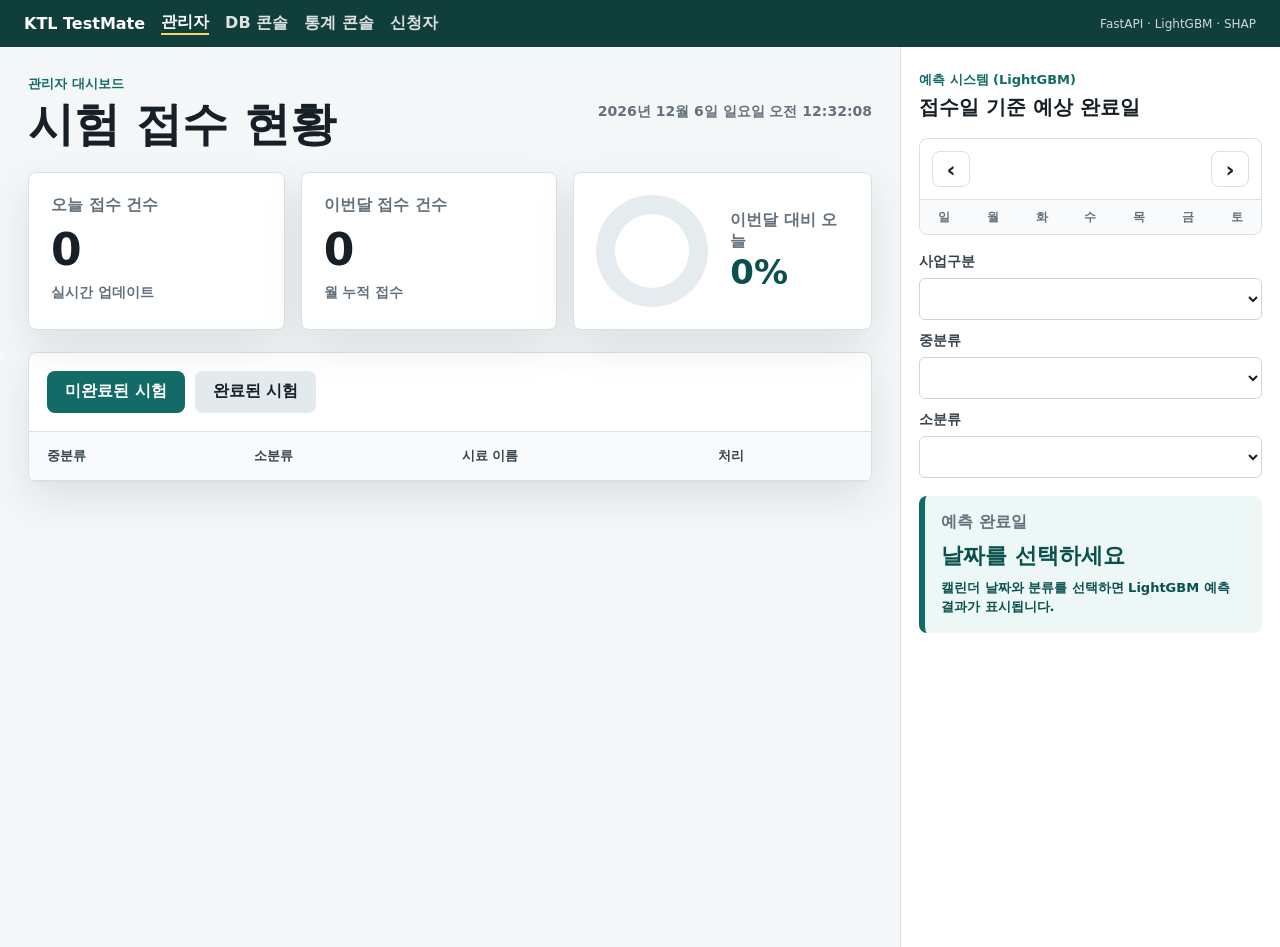
==== frontend/admin/index.html @ 524a844b "feat: frontend/ \ud3f4\ub354\ub85c \uc774\ub3d9 + \uad00\ub9ac\uc790 \ud1b5\uacc4 \ucf58\uc194 (Char" ====
<!doctype html>
<html lang="ko">
  <head>
    <meta charset="UTF-8" />
    <meta name="viewport" content="width=device-width, initial-scale=1.0" />
    <title>관리자 화면 - 시험 접수 현황</title>
    <link rel="stylesheet" href="./styles.css" />
    <style>
      .topnav { padding: 12px 24px; background: #103e3a; color: #fff; display:flex; gap:16px; align-items:center; }
      .topnav a { color:#fff; text-decoration:none; font-weight:600; opacity:.85; }
      .topnav a.active { opacity:1; border-bottom:2px solid #ffd166; }
      .shap-box { margin-top:12px; padding:10px; background:#f4f7f8; border-radius:8px; font-size:13px; }
      .shap-bar { display:flex; align-items:center; gap:6px; margin:4px 0; }
      .shap-bar .bar { height:8px; border-radius:4px; }
      .shap-bar .pos { background:#cf563e; }
      .shap-bar .neg { background:#3067a6; }
      .shap-bar .label { flex: 0 0 200px; font-size:12px; color:#234; }
      .shap-bar .val { flex: 0 0 60px; text-align:right; font-size:12px; color:#234; }
      .edit-grid { display:grid; grid-template-columns: 160px 1fr; gap:8px 14px; align-items:center; }
      .edit-grid label { font-size:13px; color:#456; }
      .edit-grid input, .edit-grid select, .edit-grid textarea {
        width:100%; padding:6px 8px; border:1px solid #cdd5d8; border-radius:6px;
        font-size:13px; background:#fff;
      }
      .edit-grid textarea { min-height:54px; resize:vertical; }
      .edit-section { margin-bottom:18px; }
      .edit-section h3 { font-size:14px; margin:8px 0 10px; color:#103e3a; }
    </style>
  </head>
  <body>
    <nav class="topnav">
      <strong>KTL TestMate</strong>
      <a href="/admin/" class="active">관리자</a>
      <a href="/admin/db.html">DB 콘솔</a>
      <a href="/admin/stats.html">통계 콘솔</a>
      <a href="/applicant/">신청자</a>
      <span style="margin-left:auto; font-size:12px; opacity:.8;">FastAPI · LightGBM · SHAP</span>
    </nav>
    <div class="admin-shell">
      <main class="admin-app">
        <header class="admin-header">
          <div>
            <p class="eyebrow">관리자 대시보드</p>
            <h1>시험 접수 현황</h1>
          </div>
          <time id="currentTime" class="current-time"></time>
        </header>

        <section class="metric-layout" aria-label="접수 건수 요약">
          <article class="metric-card">
            <p>오늘 접수 건수</p>
            <strong id="todayCount">0</strong>
            <span>실시간 업데이트</span>
          </article>
          <article class="metric-card">
            <p>이번달 접수 건수</p>
            <strong id="monthCount">0</strong>
            <span>월 누적 접수</span>
          </article>
          <article class="donut-card">
            <div id="donutChart" class="donut-chart" aria-label="이번달 대비 오늘 접수 비율"></div>
            <div>
              <p>이번달 대비 오늘</p>
              <strong id="donutPercent">0%</strong>
            </div>
          </article>
        </section>

        <section class="work-panel">
          <div class="panel-toolbar">
            <div class="view-tabs" role="tablist" aria-label="시험 상태">
              <button id="pendingTab" class="tab-button active" type="button">미완료된 시험</button>
              <button id="completedTab" class="tab-button" type="button">완료된 시험</button>
            </div>
            <span id="listSummary" class="list-summary"></span>
          </div>

          <div class="table-wrap">
            <table>
              <thead>
                <tr>
                  <th>중분류</th>
                  <th>소분류</th>
                  <th>시료 이름</th>
                  <th id="statusColumn">처리</th>
                </tr>
              </thead>
              <tbody id="testTableBody"></tbody>
            </table>
          </div>
        </section>
      </main>

      <aside class="predict-sidebar" aria-labelledby="predictTitle">
        <div>
          <p class="eyebrow">예측 시스템 (LightGBM)</p>
          <h2 id="predictTitle">접수일 기준 예상 완료일</h2>
        </div>

        <div class="predict-calendar">
          <div class="calendar-controls">
            <button id="prevMonthButton" class="calendar-nav-button" type="button" aria-label="이전 달">‹</button>
            <strong id="calendarMonthLabel"></strong>
            <button id="nextMonthButton" class="calendar-nav-button" type="button" aria-label="다음 달">›</button>
          </div>
          <div class="weekday-row" aria-hidden="true">
            <span>일</span><span>월</span><span>화</span><span>수</span><span>목</span><span>금</span><span>토</span>
          </div>
          <div id="calendarGrid" class="calendar-grid"></div>
        </div>

        <div class="predict-form">
          <label>사업구분
            <select id="bizSelect"></select>
          </label>
          <label>중분류
            <select id="predictCategorySelect"></select>
          </label>
          <label>소분류
            <select id="predictSubcategorySelect"></select>
          </label>
        </div>

        <div class="predict-result">
          <p>예측 완료일</p>
          <strong id="predictedCompletion">날짜를 선택하세요</strong>
          <span id="predictionSummary">캘린더 날짜와 분류를 선택하면 LightGBM 예측 결과가 표시됩니다.</span>
        </div>
        <div id="shapBox" class="shap-box" hidden>
          <strong style="display:block; margin-bottom:6px;">SHAP — 예측 기여도 (Top 5)</strong>
          <div id="shapList"></div>
        </div>
      </aside>
    </div>

    <div id="detailModal" class="modal hidden" role="dialog" aria-modal="true" aria-labelledby="modalTitle">
      <div class="modal-panel">
        <div class="modal-head">
          <div>
            <p id="modalStatus" class="eyebrow"></p>
            <h2 id="modalTitle">신청 양식</h2>
          </div>
          <div style="display:flex; gap:8px; align-items:center;">
            <button id="editButton" class="complete-button" type="button">편집</button>
            <button id="saveButton" class="complete-button" type="button" hidden style="background:#2e7d32;">저장</button>
            <button id="cancelEditButton" class="icon-button" type="button" hidden>취소</button>
            <button id="deleteButton" class="icon-button" type="button" style="color:#c62828;" title="삭제">🗑</button>
            <button id="closeModalButton" class="icon-button" type="button" aria-label="닫기">×</button>
          </div>
        </div>
        <div id="modalContent" class="modal-content"></div>
      </div>
    </div>

    <script src="./script.js"></script>
  </body>
</html>
---- frontend/admin/styles.css ----
:root {
  color-scheme: light;
  --ink: #172026;
  --subtle: #64717c;
  --line: #d8e0e6;
  --panel: #ffffff;
  --paper: #f4f7f8;
  --accent: #126b67;
  --accent-strong: #0a514e;
  --blue: #3067a6;
  --gold: #b9821a;
  --danger: #bf4b3a;
  --shadow: 0 16px 40px rgba(23, 32, 38, 0.1);
}

* {
  box-sizing: border-box;
}

body {
  margin: 0;
  min-width: 320px;
  background: var(--paper);
  color: var(--ink);
  font-family: system-ui, -apple-system, BlinkMacSystemFont, "Segoe UI", sans-serif;
}

button {
  font: inherit;
}

.admin-shell {
  display: grid;
  grid-template-columns: minmax(0, 1fr) 380px;
  min-height: 100vh;
}

.admin-app {
  width: 100%;
  padding: 28px;
}

.predict-sidebar {
  position: sticky;
  top: 0;
  display: grid;
  align-content: start;
  gap: 18px;
  height: 100vh;
  overflow-y: auto;
  border-left: 1px solid var(--line);
  background: #ffffff;
  padding: 24px 18px;
}

.predict-sidebar h2 {
  font-size: 20px;
  line-height: 1.25;
}

.predict-calendar {
  border: 1px solid var(--line);
  border-radius: 8px;
  overflow: hidden;
}

.calendar-controls {
  display: grid;
  grid-template-columns: 38px 1fr 38px;
  align-items: center;
  gap: 8px;
  padding: 12px;
  border-bottom: 1px solid var(--line);
}

.calendar-controls strong {
  text-align: center;
}

.calendar-nav-button {
  min-height: 36px;
  border: 1px solid var(--line);
  border-radius: 8px;
  background: #ffffff;
  color: var(--ink);
  cursor: pointer;
  font-size: 22px;
  font-weight: 900;
}

.weekday-row,
.calendar-grid {
  display: grid;
  grid-template-columns: repeat(7, minmax(0, 1fr));
}

.weekday-row span {
  display: grid;
  min-height: 34px;
  place-items: center;
  background: #f8fafb;
  color: var(--subtle);
  font-size: 12px;
  font-weight: 900;
}

.calendar-day {
  min-height: 42px;
  border: 0;
  border-top: 1px solid var(--line);
  border-right: 1px solid var(--line);
  background: #ffffff;
  color: var(--ink);
  cursor: pointer;
  font-weight: 800;
}

.calendar-day:nth-child(7n) {
  border-right: 0;
}

.calendar-day:hover,
.calendar-day.selected {
  background: #edf7f5;
  color: var(--accent-strong);
}

.calendar-day.today {
  box-shadow: inset 0 0 0 2px rgba(18, 107, 103, 0.36);
}

.calendar-day.empty {
  background: #f8fafb;
  cursor: default;
}

.predict-form {
  display: grid;
  gap: 12px;
}

.predict-form label {
  display: grid;
  gap: 7px;
  color: #34434c;
  font-size: 14px;
  font-weight: 900;
}

.predict-form select {
  width: 100%;
  min-height: 42px;
  border: 1px solid #cbd6dc;
  border-radius: 6px;
  padding: 9px 11px;
  background: white;
  color: var(--ink);
  font: inherit;
}

.predict-result {
  display: grid;
  gap: 8px;
  border-left: 6px solid var(--accent);
  border-radius: 8px;
  padding: 16px;
  background: #edf7f5;
}

.predict-result p {
  color: var(--subtle);
  font-weight: 900;
}

.predict-result strong {
  color: var(--accent-strong);
  font-size: 22px;
}

.predict-result span {
  color: var(--accent-strong);
  font-size: 13px;
  font-weight: 800;
  line-height: 1.45;
}

.admin-header,
.metric-layout,
.panel-toolbar,
.modal-head {
  display: flex;
  align-items: center;
  justify-content: space-between;
  gap: 16px;
}

.admin-header {
  margin-bottom: 22px;
}

h1,
h2,
p {
  margin: 0;
}

h1 {
  font-size: clamp(30px, 4vw, 46px);
  line-height: 1.1;
}

.eyebrow {
  margin-bottom: 6px;
  color: var(--accent);
  font-size: 13px;
  font-weight: 900;
}

.current-time,
.list-summary,
.metric-card span {
  color: var(--subtle);
  font-size: 14px;
  font-weight: 800;
}

.metric-layout {
  align-items: stretch;
  margin-bottom: 22px;
}

.metric-card,
.donut-card,
.work-panel {
  border: 1px solid var(--line);
  border-radius: 8px;
  background: var(--panel);
  box-shadow: var(--shadow);
}

.metric-card {
  flex: 1;
  display: grid;
  gap: 8px;
  min-height: 142px;
  padding: 22px;
}

.metric-card p,
.donut-card p {
  color: var(--subtle);
  font-weight: 900;
}

.metric-card strong {
  font-size: 44px;
  line-height: 1;
}

.donut-card {
  flex: 1.2;
  display: flex;
  align-items: center;
  gap: 22px;
  padding: 22px;
}

.donut-chart {
  width: 112px;
  height: 112px;
  flex: 0 0 auto;
  border-radius: 50%;
  background: conic-gradient(var(--accent) 0deg, #e4ecef 0deg);
  position: relative;
}

.donut-chart::after {
  content: "";
  position: absolute;
  inset: 19px;
  border-radius: 50%;
  background: white;
}

.donut-card strong {
  color: var(--accent-strong);
  font-size: 34px;
}

.work-panel {
  overflow: hidden;
}

.panel-toolbar {
  padding: 18px;
  border-bottom: 1px solid var(--line);
}

.view-tabs {
  display: flex;
  gap: 10px;
}

.tab-button,
.complete-button {
  min-height: 42px;
  border: 0;
  border-radius: 8px;
  padding: 0 18px;
  cursor: pointer;
  font-weight: 900;
}

.tab-button {
  background: #e2eaed;
  color: var(--ink);
}

.tab-button.active {
  background: var(--accent);
  color: white;
}

.table-wrap {
  overflow-x: auto;
}

table {
  width: 100%;
  border-collapse: collapse;
  min-width: 760px;
}

th,
td {
  padding: 15px 18px;
  border-bottom: 1px solid var(--line);
  text-align: left;
}

th {
  background: #f8fafb;
  color: #34434c;
  font-size: 13px;
  font-weight: 900;
}

tbody tr {
  cursor: pointer;
}

tbody tr:hover {
  background: #f3f8f8;
}

td {
  font-weight: 750;
}

.sample-cell {
  color: var(--accent-strong);
  font-weight: 900;
}

.complete-button {
  background: var(--accent);
  color: white;
}

.duration-badge {
  display: inline-flex;
  align-items: center;
  min-height: 34px;
  border-radius: 999px;
  padding: 0 12px;
  background: #edf7f5;
  color: var(--accent-strong);
  font-size: 13px;
  font-weight: 900;
}

.modal {
  position: fixed;
  inset: 0;
  display: grid;
  place-items: center;
  padding: 24px;
  background: rgba(23, 32, 38, 0.45);
  z-index: 20;
}

.modal.hidden {
  display: none;
}

.modal-panel {
  width: min(900px, 100%);
  max-height: min(760px, calc(100vh - 48px));
  overflow: auto;
  border-radius: 8px;
  background: white;
  box-shadow: var(--shadow);
}

.modal-head {
  position: sticky;
  top: 0;
  border-bottom: 1px solid var(--line);
  background: white;
  padding: 20px;
}

.icon-button {
  width: 40px;
  height: 40px;
  border: 1px solid var(--line);
  border-radius: 8px;
  background: white;
  cursor: pointer;
  font-size: 24px;
  font-weight: 900;
}

.modal-content {
  display: grid;
  gap: 18px;
  padding: 20px;
}

.detail-section {
  border: 1px solid var(--line);
  border-radius: 8px;
  overflow: hidden;
}

.detail-section h3 {
  margin: 0;
  padding: 12px 14px;
  background: #f8fafb;
  font-size: 15px;
}

.detail-grid {
  display: grid;
  grid-template-columns: repeat(2, minmax(0, 1fr));
}

.detail-item {
  display: grid;
  gap: 5px;
  min-height: 66px;
  padding: 12px 14px;
  border-top: 1px solid var(--line);
}

.detail-item:nth-child(odd) {
  border-right: 1px solid var(--line);
}

.detail-item span {
  color: var(--subtle);
  font-size: 12px;
  font-weight: 900;
}

.detail-item strong {
  font-size: 15px;
}

@media (max-width: 820px) {
  .admin-shell {
    grid-template-columns: 1fr;
  }

  .admin-app {
    padding: 18px 10px 42px;
  }

  .predict-sidebar {
    position: static;
    height: auto;
    border-left: 0;
    border-top: 1px solid var(--line);
  }

  .admin-header,
  .metric-layout,
  .panel-toolbar,
  .donut-card {
    align-items: stretch;
    flex-direction: column;
  }

  .view-tabs {
    flex-direction: column;
  }

  .tab-button,
  .complete-button {
    width: 100%;
  }

  .detail-grid {
    grid-template-columns: 1fr;
  }

  .detail-item:nth-child(odd) {
    border-right: 0;
  }
}
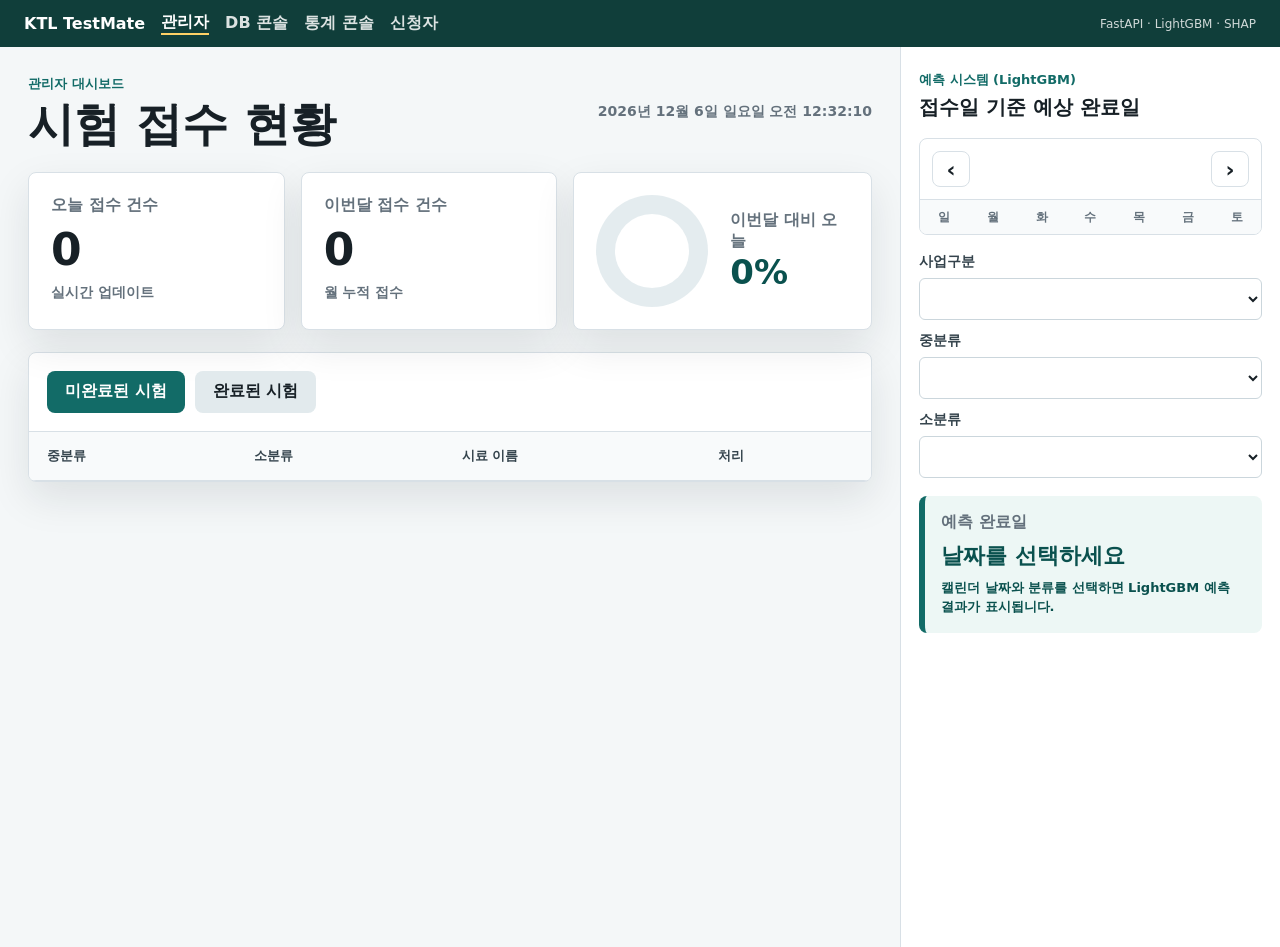
==== commit 486a9129: "feat(forecast): \uc6d4\uac04 \uc811\uc218\ub7c9 \uc608\uce21 + \ub2e4\uc74c\ub2ec \uc131\uc218\uae30" ====
--- a/frontend/admin/index.html
+++ b/frontend/admin/index.html
@@ -64,6 +64,14 @@
               <strong id="donutPercent">0%</strong>
             </div>
           </article>
+        </section>
+
+        <section id="hotspotBanner" hidden style="margin: 0 0 14px; padding:12px 16px; background:#fff8e1; border-left:4px solid #ffb300; border-radius:8px;">
+          <div style="display:flex; align-items:center; gap:8px; margin-bottom:6px;">
+            <strong style="color:#103e3a;">🔮 다음달 사전 대비 권고</strong>
+            <a href="/admin/stats.html" style="margin-left:auto; font-size:12px; color:#3067a6;">전체 통계 콘솔 →</a>
+          </div>
+          <div id="hotspotList" style="font-size:12.5px; color:#234;"></div>
         </section>
 
         <section class="work-panel">
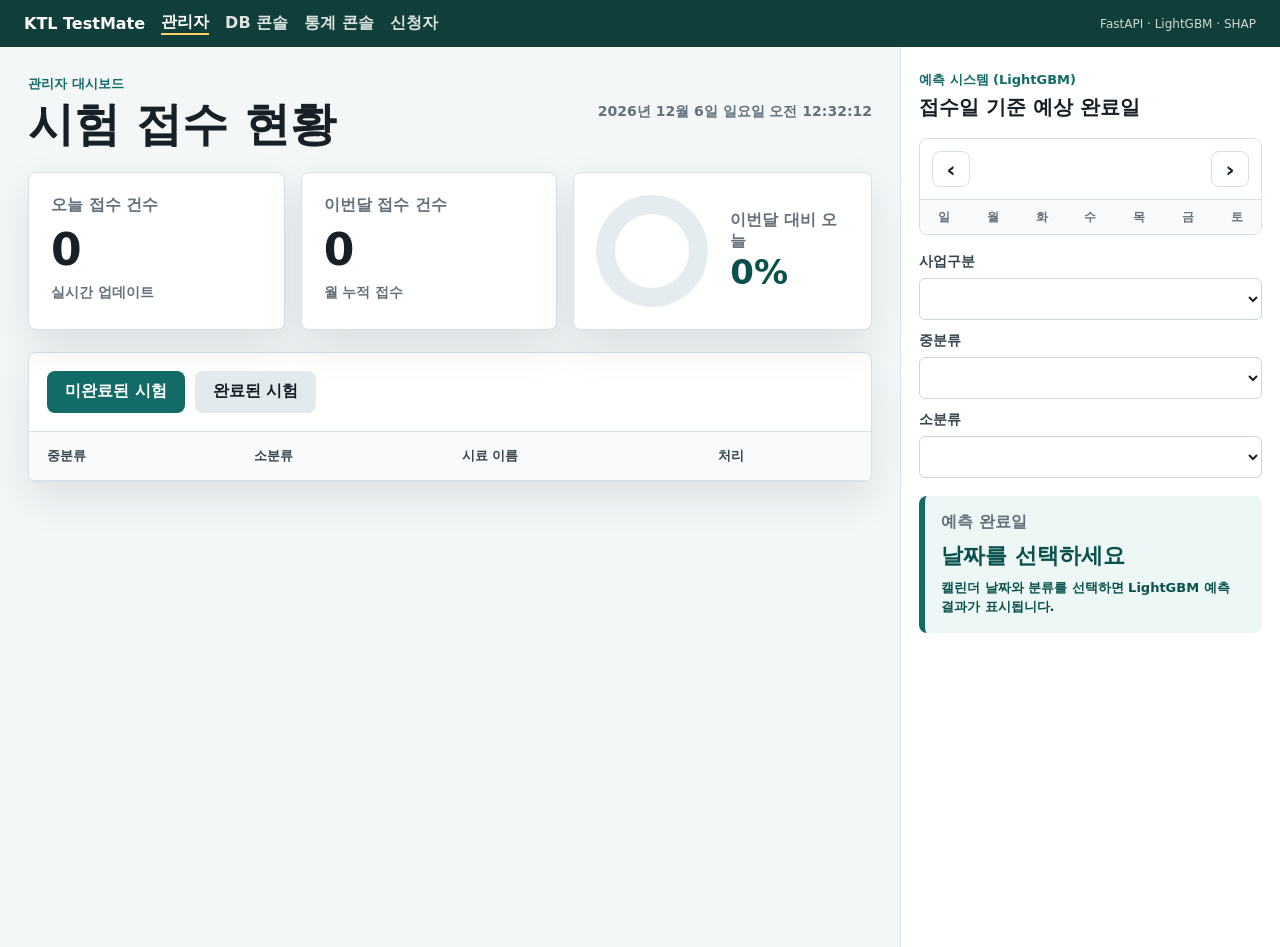
==== commit 2a508eab: "feat(privacy): \uc2e0\uccad\uc778 \uc774\ub984/\ud734\ub300\ud3f0 \ub4f1 \uac1c\uc778\uc815\ubcf4 \u" ====
--- a/frontend/admin/index.html
+++ b/frontend/admin/index.html
@@ -149,6 +149,9 @@
             <h2 id="modalTitle">신청 양식</h2>
           </div>
           <div style="display:flex; gap:8px; align-items:center;">
+            <label style="display:inline-flex; align-items:center; gap:4px; font-size:11.5px; color:#345; padding:4px 8px; background:#f4f6f8; border-radius:5px; cursor:pointer;" title="신청인 이름 가운데 글자, 휴대폰 가운데 자리 등 비식별화">
+              <input id="piiToggle" type="checkbox" /> 🔒 마스킹
+            </label>
             <button id="editButton" class="complete-button" type="button">편집</button>
             <button id="saveButton" class="complete-button" type="button" hidden style="background:#2e7d32;">저장</button>
             <button id="cancelEditButton" class="icon-button" type="button" hidden>취소</button>
@@ -160,6 +163,7 @@
       </div>
     </div>
 
+    <script src="./mask.js"></script>
     <script src="./script.js"></script>
   </body>
 </html>
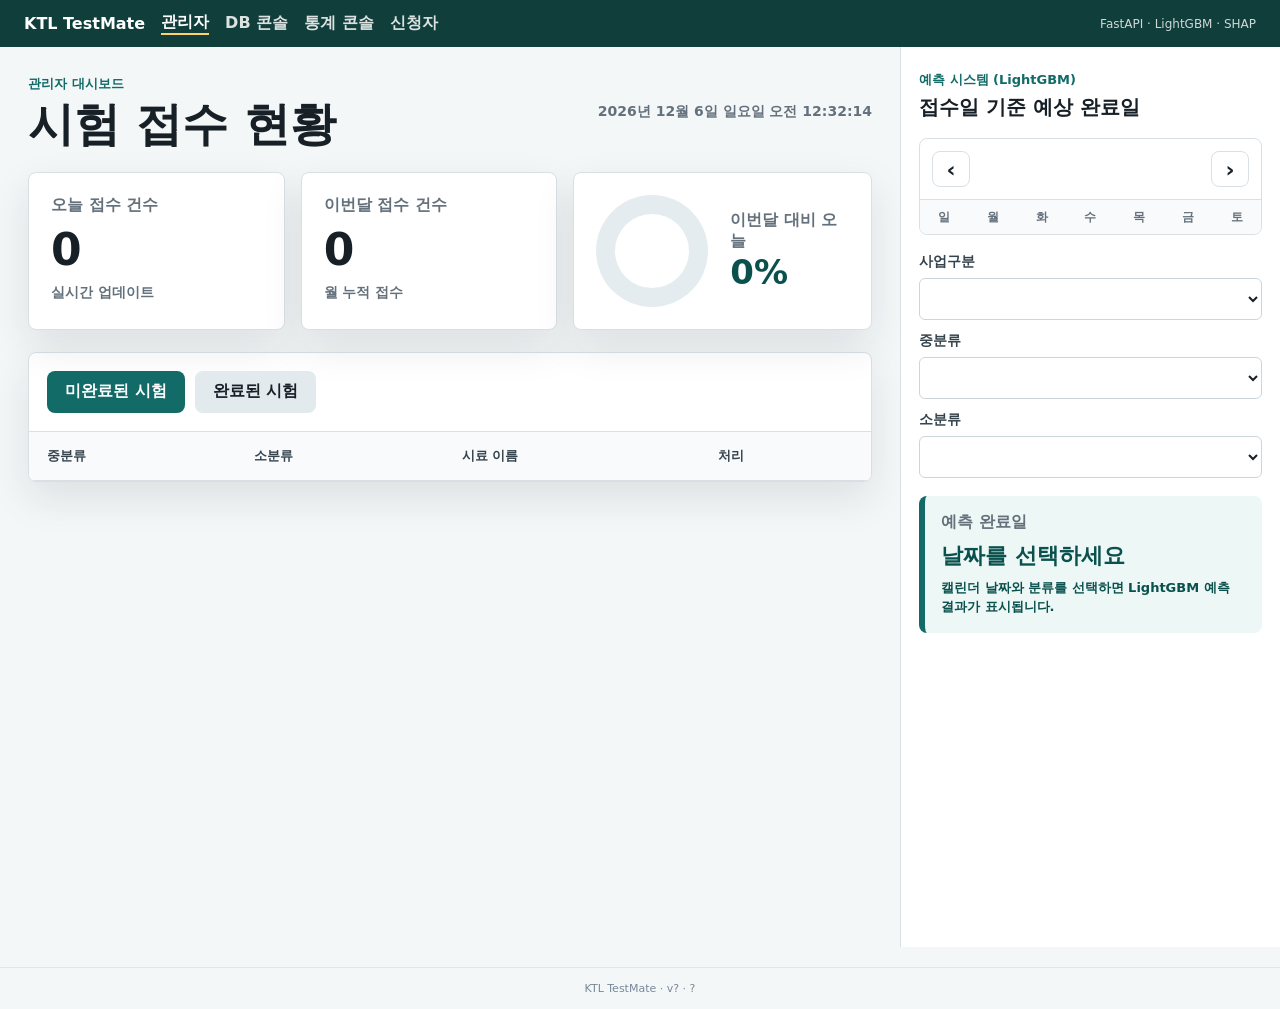
==== commit 63e70764: "feat(admin): \uc54c\ub9bc \ubc30\ub108 + \uc774\uc0c1\uce58 \ud0d0\uc9c0 + SHAP \uc2e4\uc2dc\uac04 \" ====
--- a/frontend/admin/index.html
+++ b/frontend/admin/index.html
@@ -64,6 +64,14 @@
               <strong id="donutPercent">0%</strong>
             </div>
           </article>
+        </section>
+
+        <section id="alertBanner" hidden style="margin:0 0 12px; padding:12px 16px; background:#fdecea; border-left:4px solid #e53935; border-radius:8px;">
+          <div style="display:flex; align-items:center; gap:8px; margin-bottom:6px;">
+            <strong style="color:#7a1c14;">🚨 즉시 확인 필요</strong>
+            <span id="alertCounts" style="font-size:11.5px; color:#7a1c14;"></span>
+          </div>
+          <div id="alertList" style="font-size:12.5px; color:#3a1410;"></div>
         </section>
 
         <section id="hotspotBanner" hidden style="margin: 0 0 14px; padding:12px 16px; background:#fff8e1; border-left:4px solid #ffb300; border-radius:8px;">
@@ -163,7 +171,12 @@
       </div>
     </div>
 
+    <footer id="appFooter" style="text-align:center; padding:14px 16px; font-size:11px; color:#789; border-top:1px solid #e1e6ea; margin-top:20px;">
+      KTL TestMate · <span id="versionLabel">v? · ?</span>
+    </footer>
+
     <script src="./mask.js"></script>
+    <script src="./version.js"></script>
     <script src="./script.js"></script>
   </body>
 </html>
